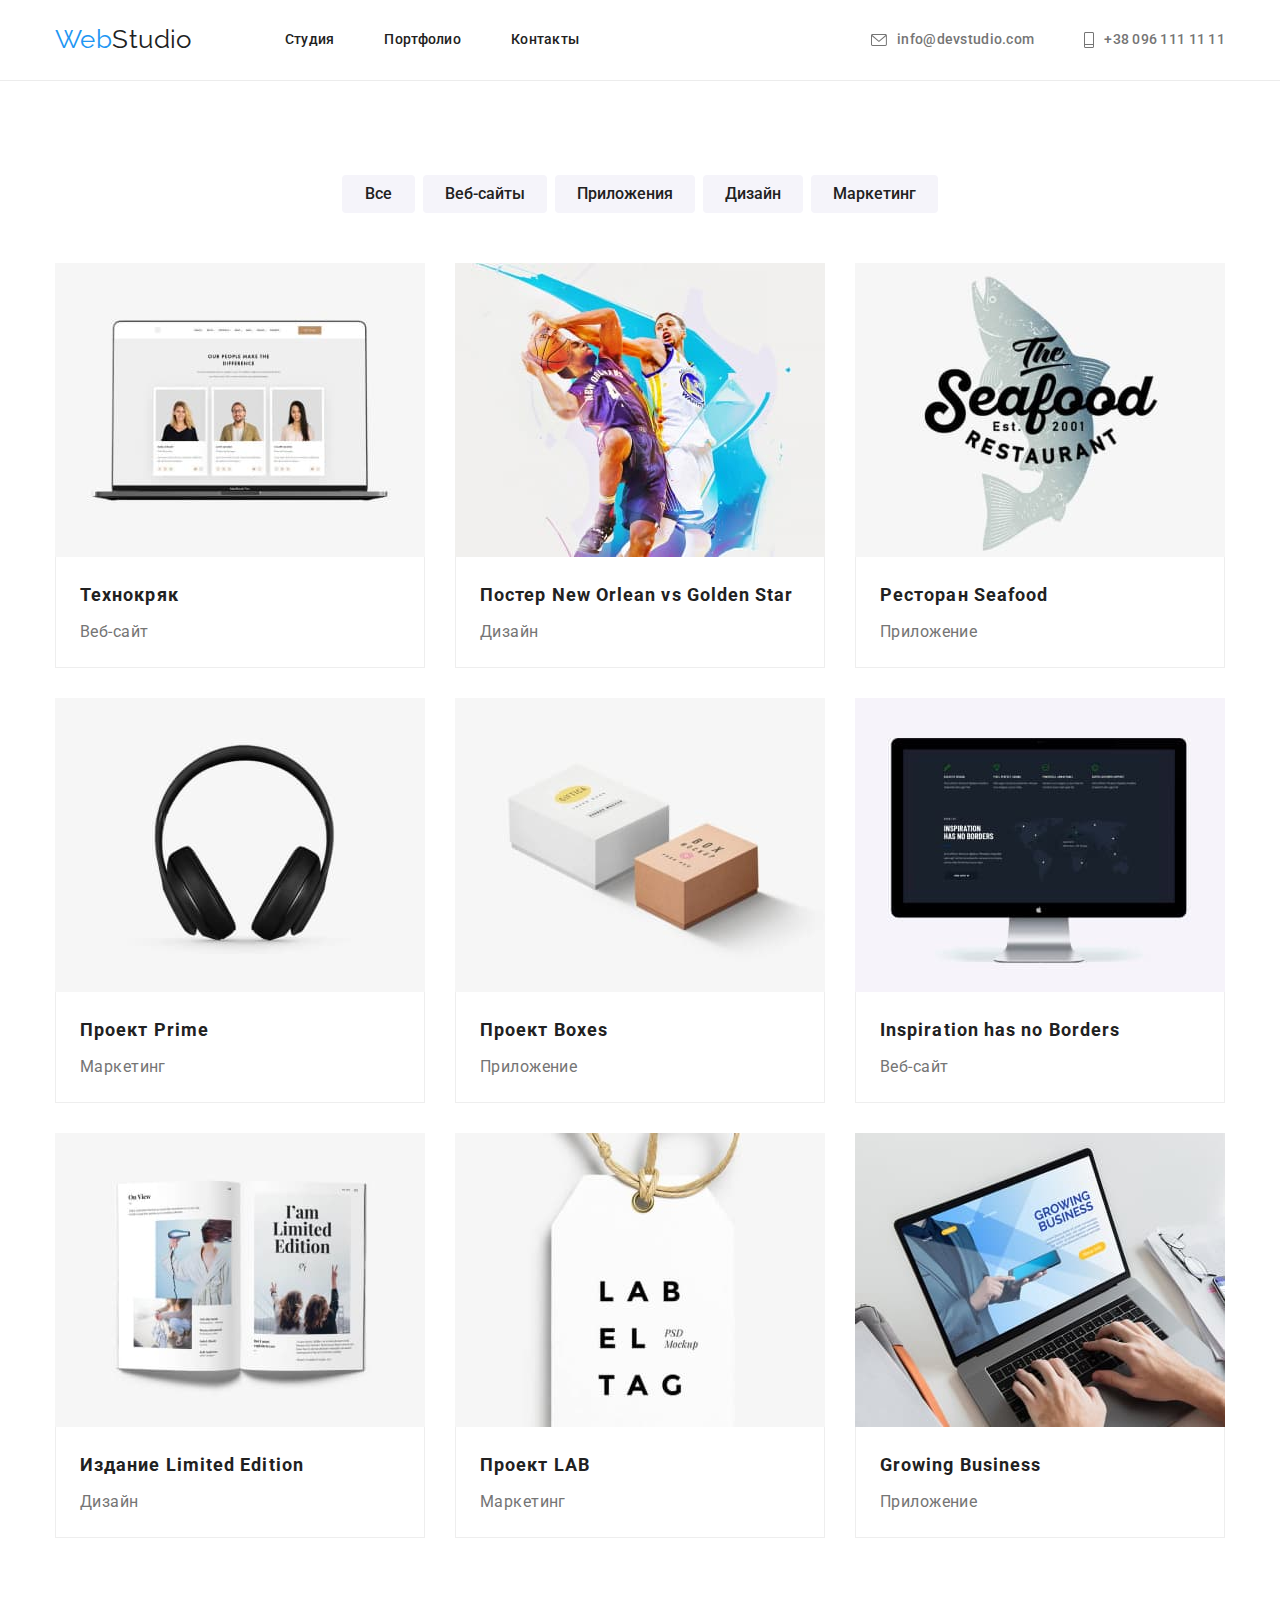
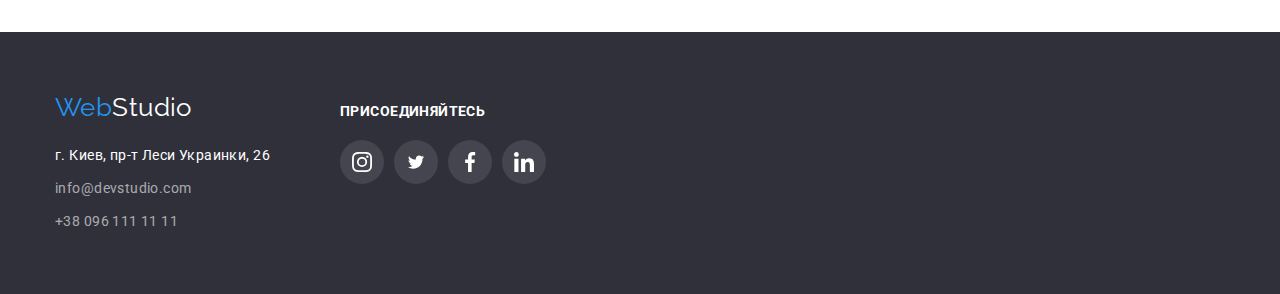
==== portfolio.html @ 3b4d8362 "homework5 first correct" ====
<!DOCTYPE html>
<html lang="ru">
<head>
    <meta charset="UTF-8">
    <meta http-equiv="X-UA-Compatible" content="IE=edge">
    <meta name="viewport" content="width=device-width, initial-scale=1.0">
    <link rel="preconnect" href="https://fonts.googleapis.com">
    <link rel="preconnect" href="https://fonts.gstatic.com" crossorigin>
    <link href="https://fonts.googleapis.com/css2?family=Raleway:wght@700&family=Roboto:wght@400;500;700;900&display=swap" rel="stylesheet">
    <title>Портфолио</title>
    <link rel="stylesheet" href="https://cdnjs.cloudflare.com/ajax/libs/modern-normalize/1.0.0/modern-normalize.min.css"  />
    <link rel="stylesheet" href="./css/styles.css" />
</head>
<body>
    <!-- Хедер -->
    <header class="header-container">
        <div class="container">
            <nav>
                <a class="logo" href="#"><span class="logo-blue">Web</span>Studio</a>
                <ul class="site-nav-list">
                    <li class="site-nav-item"><a class="site-nav-link" href="index.html">Студия</a></li>
                    <li class="site-nav-item"><a class="site-nav-link" href="portfolio.html">Портфолио</a></li>
                    <li class="site-nav-item"><a class="site-nav-link" href="#">Контакты</a></li>
                </ul>
                <ul class="contacts-list">
                    <li class="contacts-list-item">
                        <a class="contacts-list-link" href="mailto:info@devstudio.com">
                            <svg class="header-icon" width="16" height="12" >
                                <use href="./images/new-sprite.svg#icon-envelope"></use>
                            </svg>
                            info@devstudio.com
                        </a>
                    </li>
                    <li class="contacts-list-item">
                        <a class="contacts-list-link" href="tel:+380961111111">
                            <svg class="header-icon" width="10" height="16" >
                                <use href="./images/new-sprite.svg#icon-phone"></use>
                            </svg>
                        +38 096 111 11 11
                        </a></li>
                </ul>
            </nav>
        </div>
    </header>
<main>
    <section class="section">
    <!-- Кнопки -->
        <div class="container">
            <h1 class="visually-hidden">Портфолио</h1>
            <ul class="portfolio-menu-list">
                <li class="portfolio-menu-item"><button class="portfolio-menu-button" type="button">Все</button></li>
                <li class="portfolio-menu-item"><button class="portfolio-menu-button" type="button">Веб-сайты</button></li>
                <li class="portfolio-menu-item"><button class="portfolio-menu-button" type="button">Приложения</button></li>
                <li class="portfolio-menu-item"><button class="portfolio-menu-button" type="button">Дизайн</button></li>
                <li class="portfolio-menu-item"><button class="portfolio-menu-button" type="button">Маркетинг</button></li>
            </ul>
    <!-- Главный контент портфолио-->
            <ul class="portfolio-list">
                <li class="portfolio-list-item">
                    <a class="potfolio-list-link" href="#">
                        <img src="./images/technokriak.jpg" alt="Три создателя веб-сайта на мониторе ноутбука" width="370"/>
                        <div class="portfolio-list-inscription">
                            <h2 class="portfolio-list-title">Технокряк</h2>
                            <p class="portfolio-list-text">Веб-сайт</p>
                        </div>
                    </a>
                </li>
                <li class="portfolio-list-item">
                    <a class="potfolio-list-link" href="#">
                        <img src="./images/new-orlean-vs-golden-star.jpg" alt="Два баскетболиста борятся за мяч" width="370"/>
                        <div class="portfolio-list-inscription">
                            <h2 class="portfolio-list-title">Постер New Orlean vs Golden Star</h2>
                            <p class="portfolio-list-text">Дизайн</p>
                        </div>
                    </a>
                </li>
                <li class="portfolio-list-item">
                    <a class="potfolio-list-link" href="#">
                        <img src="./images/seafood.jpg" alt="Серая рыба с логотипом ресторана" width="370"/>
                        <div class="portfolio-list-inscription">
                            <h2 class="portfolio-list-title">Ресторан Seafood</h2>
                            <p class="portfolio-list-text">Приложение</p>
                        </div>
                    </a>   
                </li>
                <li class="portfolio-list-item">
                    <a class="potfolio-list-link" href="#">
                        <img src="./images/prime.jpg" alt="Чёрные наушники на белом фоне" width="370"/>
                        <div class="portfolio-list-inscription">
                            <h2 class="portfolio-list-title">Проект Prime</h2>
                            <p class="portfolio-list-text">Маркетинг</p>
                        </div>
                    </a>
                </li>
                <li class="portfolio-list-item">
                    <a class="potfolio-list-link" href="#">
                        <img src="./images/boxes.jpg" alt="Две коробки на белом фоне" width="370"/>
                        <div class="portfolio-list-inscription">
                            <h2 class="portfolio-list-title">Проект Boxes</h2>
                            <p class="portfolio-list-text">Приложение</p>
                        </div>
                    </a>
                </li>
                <li class="portfolio-list-item">
                    <a class="potfolio-list-link" href="#">
                        <img src="./images/inspiration-has-no-borders.jpg" alt="Меню веб-сайта на чёрном мониторе" width="370"/>
                        <div class="portfolio-list-inscription">
                            <h2 class="portfolio-list-title">Inspiration has no Borders</h2>
                            <p class="portfolio-list-text">Веб-сайт</p>
                        </div>
                    </a>
                </li>
                <li class="portfolio-list-item">
                    <a class="potfolio-list-link" href="#">
                        <img src="./images/limited-edition.jpg" alt="Развёрнутый журнал" width="370"/>
                        <div class="portfolio-list-inscription">
                            <h2 class="portfolio-list-title">Издание Limited Edition</h2>
                            <p class="portfolio-list-text">Дизайн</p>
                        </div>
                    </a>
                </li>
                <li class="portfolio-list-item">
                    <a class="potfolio-list-link" href="#">
                        <img src="./images/lab.jpg" alt="Белая бирка с чёрной надписью на бежевой верёвке" width="370"/>
                        <div class="portfolio-list-inscription">
                            <h2 class="portfolio-list-title">Проект LAB</h2>
                            <p class="portfolio-list-text">Маркетинг</p>
                        </div>
                    </a>
                </li>
                <li class="portfolio-list-item">
                    <a class="potfolio-list-link" href="#">
                        <img src="./images/growing-business.jpg" alt="Меню приложения на нетбуке" width="370"/>
                        <div class="portfolio-list-inscription">
                            <h2 class="portfolio-list-title">Growing Business</h2>
                            <p class="portfolio-list-text">Приложение</p>
                        </div>
                    </a>
                </li>
            </ul>
        </div>
    </section>
</main>
    <!-- Футер -->
    <footer class="footer-container">
        <div class="container">
            <div class="footer-content">
                <div class="footer-contacts">
                    <a class="footer-logo" href="#"><span class="logo-blue">Web</span><span class="logo-white">Studio</span></a>
                    <address>
                        <ul>
                            <li class="footer-item"><a class="footer-contacts-address" href="https://goo.gl/maps/HXGFn4gWA6E6knC27">г. Киев, пр-т Леси Украинки, 26</a></li>
                            <li class="footer-item"><a class="footer-contacts-link" href="mailto:info@devstudio.com">info@devstudio.com</a></li>
                            <li class="footer-item"><a class="footer-contacts-link" href="tel:+380961111111">+38 096 111 11 11</a></li>
                        </ul>
                    </address>
                </div>
                <div class="footer-icons">
                    <h1 class="footer-title">присоединяйтесь</h1>
                    <ul class="footer-social-media-list">
                        <li class="footer-social-media-item">
                            <a class="footer-social-media-link" href="#">
                                <svg class="footer-social-media-icon-instagram" width="20" height="20" >
                                    <use href="./images/new-sprite.svg#icon-instagram"></use>
                                </svg> 
                            </a>
                        </li>
                        <li class="footer-social-media-item">
                            <a class="footer-social-media-link" href="#">
                                <svg class="footer-social-media-icon-twitter" width="20" height="16.25" >
                                    <use href="./images/new-sprite.svg#icon-twitter"></use>
                                </svg> 
                            </a>
                        </li>
                        <li class="footer-social-media-item">
                            <a class="footer-social-media-link" href="#">
                                <svg class="footer-social-media-icon-facebook" width="20" height="20" >
                                    <use href="./images/new-sprite.svg#icon-facebook"></use>
                                </svg> 
                            </a>
                        </li>
                        <li class="footer-social-media-item">
                            <a class="footer-social-media-link" href="#">
                                <svg class="footer-social-media-icon-linkedin" width="20" height="20" >
                                    <use href="./images/new-sprite.svg#icon-linkedin"></use>
                                </svg> 
                            </a>
                        </li> 
                    </ul>
                </div>
            </div>
        </div>
    </footer>
</body>
</html>
---- css/styles.css ----
:root {
    --primary-text-color: #757575;
    --title-text-color: #212121;
    --contacts-text-color: rgba(255,255,255,0.6);
    --accent-color: #2196f3;
    --primary-white-color: #ffffff;
    --button-backgroung-color: #f5f4fa;
    --hero-background-color: #2f303a;
    --main-background-color: #ffffff;
    --main-icon-color:#afb1b8;
}
/* Body styles */
body{
    font-family: Roboto,sans-serif;
    font-size: 14px;
    letter-spacing: 0.03em;
    line-height: 1.71;
    color: var(--primary-text-color);
    background: var(--main-background-color);
}

/* Styles discharge */

ul{
    padding: 0;
    margin: 0;
    list-style: none;
}

h1,
h2,
h3,
p{
    margin: 0;
}

img{
    display: block;
    max-width: 100%;
    height: auto;
}

/* Hidden title */
.visually-hidden{
    position: absolute;
    clip: rect(0 0 0 0);
    width: 1px;
    height: 1px;
    margin: -1px;
    border: 0;
    padding: 0;
    overflow: hidden;
}

/* Header styles */

.header-container{
    max-width: 1600px;
    margin: auto;
    border-bottom: 1px solid #ECECEC;
    display: flex;
    align-items: center;
}

.container{
    width: 1200px;
    margin-left: auto;
    margin-right: auto;
    padding-left: 15px;
    padding-right: 15px;
}

nav{
    display: flex;
    align-items: center;
}


.logo{
    font-family: Raleway,sans-serif;
    font-size: 26px;
    line-height: 1.19;
    text-decoration: none;
    color: var(--title-text-color);
    padding-top: 24px;
    padding-bottom: 25px;
    margin-right: 93px;
    margin-left: 0;
}
.logo-blue{
    font-family: Raleway,sans-serif;
    font-size: 26px;
    line-height: 1.19;
    text-decoration: none;
    color:var(--accent-color);
    padding-top: 24px;
    padding-bottom: 25px;
}

.site-nav-list{
    display: flex;
}

.site-nav-item{
    margin-right: 50px;
}

.site-nav-list .site-nav-item:last-child{
    margin-right: 0;
}

.site-nav-link{
    font-weight: 500;
    line-height: 1.14;
    letter-spacing: 0.02em;
    text-decoration: none;
    list-style: none;
    color: var(--title-text-color);
    transition-property: color;
    transition-duration: 250ms;
    transition-timing-function:cubic-bezier(0.4, 0, 0.2, 1);
}

.site-nav-link:hover,
.site-nav-link:focus{
    color:var(--accent-color);
}

.site-nav-list .site-nav-link{
    padding-top: 32px;
    padding-bottom: 32px;
}

.contacts-list{
    list-style: none;
    display: flex;
    align-items: center;
    margin-left: auto;
}

.contacts-list-link{
    display: flex;
    align-items: center;
    font-weight: 500;
    line-height: 1.14;
    letter-spacing: 0.02em;
    text-decoration: none;
    text-align: center;
    list-style: none;
    color: var(--primary-text-color);
    transition-property: color;
    transition-duration: 250ms;
    transition-timing-function:cubic-bezier(0.4, 0, 0.2, 1);
}

.contacts-list-link:hover,
.contacts-list-link:focus{
    color: var(--accent-color);
}

.contacts-list .contacts-list-link{
    padding-top: 32px;
    padding-bottom: 32px;
}

.contacts-list .contacts-list-item + .contacts-list-item{
    margin-left: 50px;
}

.header-icon{
    fill: currentColor;
    margin-right: 10px;
}

/* Hero styles */

.hero-section{
    text-align: center;
    background-image: linear-gradient(rgba(47, 48, 58, 0.4), rgba(47, 48, 58, 0.4)), url(../images/background.jpg);
    background-repeat: no-repeat;
    background-position: center;
    background-size: cover;
    padding: 200px 0;
    margin: 0 auto;
    max-width: 1600px;
}

.hero-title{
    font-weight: 900;
    font-size: 44px;
    line-height: 1.36;
    text-transform: uppercase;
    text-align: center;
    letter-spacing: 0.06em;
    color: var(--primary-white-color);
    width: 696px;
    height: 120px;
    margin-left: auto;
    margin-right: auto;
    margin-bottom: 30px;
}

.hero-button,
.hero-button:hover,
.hero-button:focus{
    font-family: inherit;
    font-weight: 700;
    font-size: 16px;
    line-height: 1.88;
    text-align: center;
    cursor: pointer;
    color: var(--primary-white-color);
    background-color:var(--accent-color);
    display: block;
    width: 200px;
    height: 50px;
    padding-top: 10px;
    padding-bottom: 10px;
    padding-left: 32px;
    padding-right: 32px;
    margin: 0 0 0 485px;
    border-style: none;
    border-radius: 4px;
}
/* Feature section styles */

.section{
    padding: 94px 0 94px 0;
}

.features-container{
    width: 1200px;
    margin: 0;
}

.features-list{
    display: flex;
}

.features-list-icon{
    height: 120px;
    margin-bottom: 30px;
    display: flex;
    align-items: center;
    justify-content: center;
    background-color: var(--button-backgroung-color);
    border-radius: 4px;
}

.features-list-item{
    width: 270px;
}

.features-list-title{
    font-size: 14px;
    font-weight: 700;
    line-height: 1.14;
    text-align: left;
    text-transform: uppercase;
    color:var(--title-text-color);
    list-style: none;
    margin-bottom: 10px;
    padding: 0;
}

.features-list-item:first-child{
    margin-left: 0px;
}

.features-list-item{
    margin-left: 30px;
}

.features-list-text{
    text-align: left;
    height: 75px;
    padding: 0;
}

/* Our profile section styles */

.our-profile-section{
    padding-top: 0;
}

.our-profile-list-images{
    display: flex;
}

.our-profile-images-img{
    margin-right: 30px;
    padding: 0 0 0 0;
}

.our-profile-images-img:last-child{
    margin-right: 0;
}

img{
    max-width: 100%;
    height: auto;
}

.our-profile-second-title{
    font-weight: 700;
    font-size: 36px;
    line-height: 1.17;
    text-align: center;
    color:var(--title-text-color);
    margin-bottom: 50px;
}

/* Our team section styles*/

.our-team-section{
    background-color: var(--button-backgroung-color);
}

.our-team-list{
    display: flex;
}

.our-team-item{
    margin-left: 30px;
    box-shadow: 0px 1px 3px rgba(0, 0, 0, 0.12), 0px 1px 1px rgba(0, 0, 0, 0.14), 0px 2px 1px rgba(0, 0, 0, 0.2);
    border-radius: 0px 0px 4px 4px;
    background: #FFFFFF;
}

.our-team-item:first-child{
    margin-left: 0px;
}

.our-team-second-title{
    font-weight: 700;
    font-size: 36px;
    line-height: 1.17;
    text-align: center;
    color:var(--title-text-color);
    margin-bottom: 50px;
}

.our-team-item-inscription{
    padding: 30px 0 30px;
}

.our-team-item-third-title{
    font-weight: 500;
    font-size: 16px;
    line-height: 1.19;
    text-align: center;
    list-style: none;
    color:var(--title-text-color);
    margin-bottom: 10px;
}
.our-team-item-text{
    font-size: 16px;
    line-height: 1.19;
    text-align: center;
    margin-bottom: 16px;
}

.social-media-list{
    display: flex;
    justify-content: center;
}

.social-media-item:not(:last-child){
    margin-right: 10px;
}

.social-media-link{
    display: flex;
    align-items: center;
    justify-content: center;
    width: 44px;
    height: 44px;
    color: var(--main-icon-color);
    background-color: var(--main-background-color);
    border-radius: 50%;
    fill: var(--main-icon-color);
    transition-property: background-color, color, fill;
    transition-duration: 250ms;
    transition-timing-function:cubic-bezier(0.4, 0, 0.2, 1);
}

.social-media-link:hover,
.social-media-link:focus{
    color: var(--main-background-color);
    background-color: var(--accent-color);
    fill: var(--main-background-color);
}

.regular-customers-title{
    text-align: center;
    font-weight: bold;
    font-size: 36px;
    line-height: 1.17;
    color: var(--title-text-color);
}
.regular-customers-list{
    display: flex;
    justify-content: center;
    align-items: center;
    margin-top: 50px;
}

.regular-customers-item{
    display: flex;
    align-items: center;
    justify-content: center;
    width: 170px;
    height: 92px;
    border: 1px solid #AFB1B8;
    box-sizing: border-box;
    border-radius: 4px;
    fill: var(--main-icon-color);
    cursor: pointer;
    transition-property: border-color;
    transition-duration: 250ms;
    transition-timing-function:cubic-bezier(0.4, 0, 0.2, 1);
}

.regular-customers-item:hover,
.regular-customers-item:focus{
    border-color: var(--accent-color);
}

.regular-customers-item:not(:last-child){
    margin-right: 30px;
}

.regular-customers-link{
    display: flex;
    justify-content: center;
    align-items: center;
    width: 100%;
    height: 100%;
    transition-property: fill;
    transition-duration: 250ms;
    transition-timing-function:cubic-bezier(0.4, 0, 0.2, 1);
}

.regular-customers-link:hover,
.regular-customers-link:focus{
    fill: var(--accent-color);
}

/* Footer styles */

.footer-content{
    display: flex;
    align-items: baseline;
}

.footer-container{
    background-color: var(--hero-background-color);
    padding: 60px 0;
    max-width: 1600px;
    margin: auto;
}

.footer-logo{
    font-family: Raleway,sans-serif;
    font-size: 26px;
    line-height: 1.19;
    text-decoration: none;
    color: var(--title-text-color);
}


.logo-white{
    font-family: Raleway,sans-serif;
    font-size: 26px;
    line-height: 1.19;
    text-decoration: none;
    color:var(--primary-white-color);
}

.footer-item:not(:last-child){
    margin-bottom: 9px;
}

address{
    font-style: normal;
    margin-top: 20px;
}

.footer-contacts-address{
    text-decoration: none;
    color: var(--main-background-color);
}

.footer-contacts-link{
    text-decoration: none;
    color: rgba(255, 255, 255, 0.6);
    transition-property: color;
    transition-duration: 250ms;
    transition-timing-function:cubic-bezier(0.4, 0, 0.2, 1);
}

.footer-contacts-link:hover,
.footer-contacts-link:focus{
    color: var(--accent-color);
}

.footer-title{
    font-style: normal;
    font-weight: bold;
    font-size: 14px;
    line-height: 1.14;
    text-transform: uppercase;
    color:var(--main-background-color);
}

.footer-icons{
    margin-left: 70px;
}

.footer-social-media-list{
    display: flex;
    justify-content: flex-start;
    margin-top: 20px;
}

.footer-social-media-item:not(:last-child){
    margin-right: 10px;
}

.footer-social-media-link{
    display: flex;
    align-items: center;
    justify-content: center;
    width: 44px;
    height: 44px;
    border-radius: 50%;
    fill: var(--primary-white-color);
    background-color: rgba(255, 255, 255, 0.1);
    transition-property: background-color;
    transition-duration: 250ms;
    transition-timing-function:cubic-bezier(0.4, 0, 0.2, 1);
}

.footer-social-media-link:hover,
.footer-social-media-link:focus{
    background-color: var(--accent-color);
}

/* Modal window styles */

.backdrop{
    position: fixed;
    top: 0;
    left: 0;
    right: 0;
    bottom: 0;
    background-color: rgba(0, 0, 0, 0.2);
    width: 100vw;
    height: 100vh;
}

.modal-window{
    position: absolute;
    top: 50%;
    left: 50%;
    transform: translate(-50%, -50%);
    width: 528px;
    min-height: 581px;
    background-color: #FFFFFF;
    box-shadow: 0px 1px 3px rgba(0, 0, 0, 0.12), 0px 1px 1px rgba(0, 0, 0, 0.14), 0px 2px 1px rgba(0, 0, 0, 0.2);
    border-radius: 4px;
}

.modal-window-close{
    display: flex;
    justify-content: center;
    align-items: center;
    position: absolute;
    width: 30px;
    height: 30px;
    right: 8px;
    top: 8px;
    background: #FFFFFF;
    border-radius: 50%;
    border: 1px solid rgba(0, 0, 0, 0.1);
    cursor: pointer;
}

/* Portfolio buttons styles */

.portfolio-menu{
    width: 1200px;
    padding-left: 15px;
    padding-right: 15px;
    padding-top: 94px;
    padding-bottom: 94px;
    margin: 0;
    justify-content: center;
}

.portfolio-menu-list{
    display: flex;
    justify-content: center;
    margin-bottom: 50px;
}

.portfolio-menu-item{
    margin-right: 8px;
}

.portfolio-menu-item:last-child{
    margin-right: 0px;
}

.portfolio-menu-button{
    padding: 6px 22px;
    font-family: inherit;
    font-weight: 500;
    font-size: 16px;
    font-style: normal;
    line-height: 1.63;
    text-align: Center;
    text-decoration: none;
    list-style: none;
    cursor: pointer;
    color: var(--title-text-color);
    background-color:var(--button-backgroung-color);
    border-style: none;
    border-radius: 4px;
    min-width: 73px;
    transition-property: background-color, box-shadow, color;
    transition-duration: 250ms;
    transition-timing-function:cubic-bezier(0.4, 0, 0.2, 1);
}
.portfolio-menu-button:hover,
.portfolio-menu-button:focus{
    color: var(--primary-white-color);
    background-color:var(--accent-color);
    box-shadow: 0px 3px 1px rgba(0, 0, 0, 0.1), 0px 1px 2px rgba(0, 0, 0, 0.08), 0px 2px 2px rgba(0, 0, 0, 0.12);
}
/* Portfolio list styles */

.portfolio-list{
    display: flex;
    flex-wrap: wrap;
}

.portfolio-list-item{
    margin-right: 30px;
    margin-bottom: 30px;
}

.portfolio-list-item:nth-child(3n){
    margin-right: 0;
}

.portfolio-list-item:nth-child(n+7){
    margin-bottom: 0;
}

.potfolio-list-link{
    display: inline-block;
    font-style: normal;
    text-decoration: none;
    list-style: none;
    width: 370px;
    height: auto;
    cursor: pointer;
    transition-property: box-shadow;
    transition-duration: 250ms;
    transition-timing-function:cubic-bezier(0.4, 0, 0.2, 1);
}

.potfolio-list-link:hover,
.potfolio-list-link:focus{
    box-shadow: 0px 1px 1px rgba(0, 0, 0, 0.12), 0px 4px 4px rgba(0, 0, 0, 0.06), 1px 4px 6px rgba(0, 0, 0, 0.16);
}

.portfolio-list-inscription{
    padding: 20px 24px;
    border-bottom: 1px solid #eeeeee;
    border-left: 1px solid #eeeeee;
    border-right: 1px solid #eeeeee;
}

.portfolio-list-title{
    font-weight: 700;
    font-size: 18px;
    line-height: 2.0;
    text-align: left;
    letter-spacing: 0.06em;
    color: var(--title-text-color);
}
.portfolio-list-text{
    font-weight: 400;
    font-size: 16px;
    line-height: 1.88;
    text-align: left;
    color: var(--primary-text-color);
    padding-top: 4px;
}
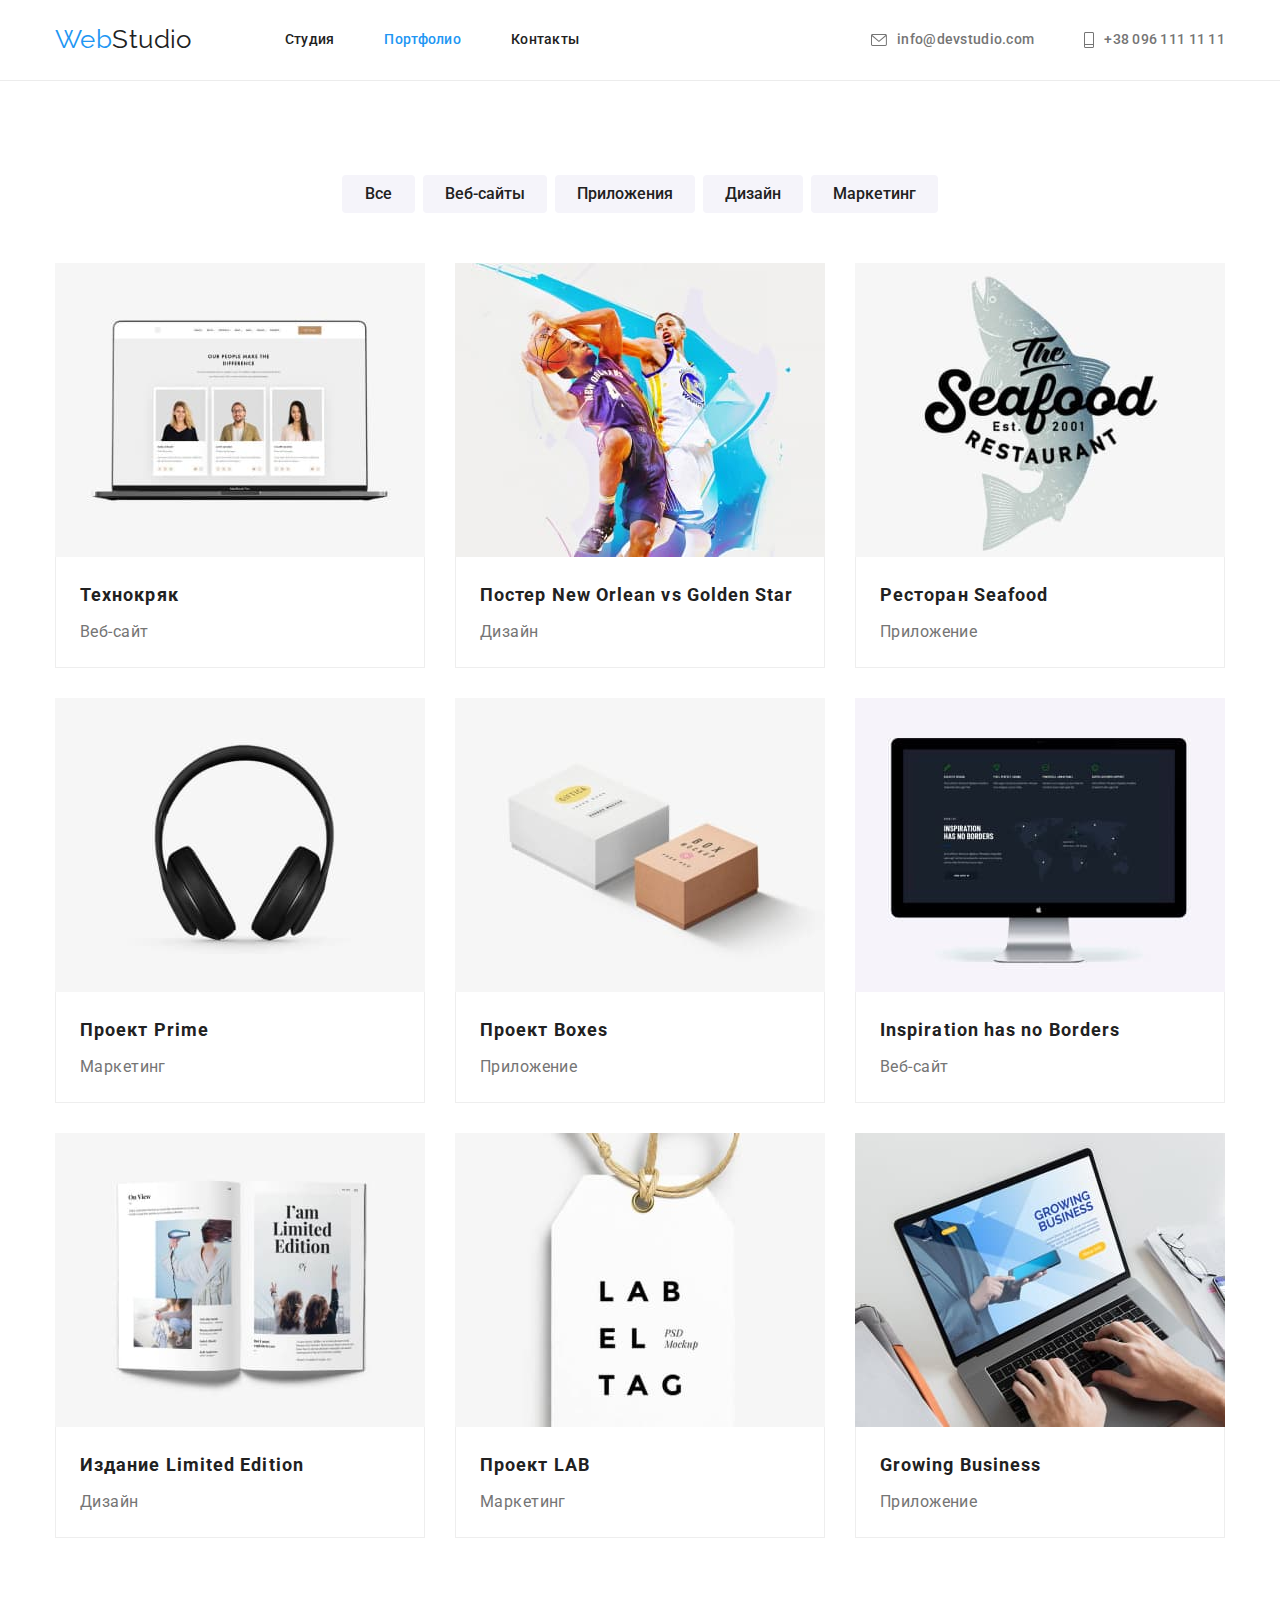
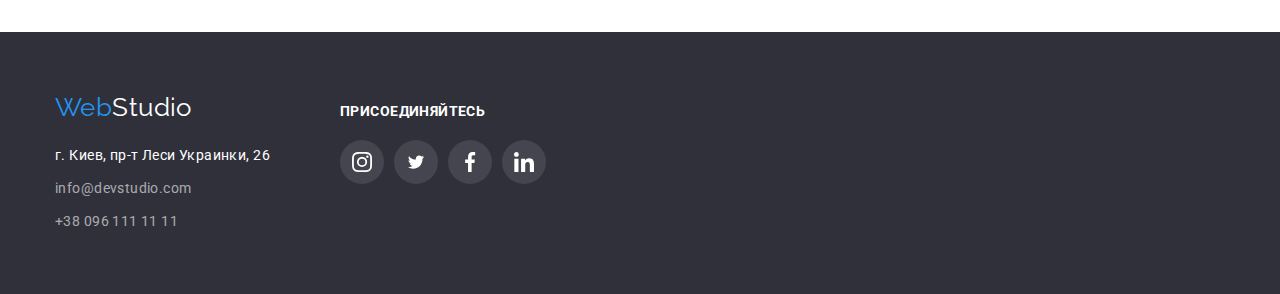
==== commit f791b3b7: "homework5 second correct" ====
--- a/portfolio.html
+++ b/portfolio.html
@@ -19,7 +19,7 @@
                 <a class="logo" href="#"><span class="logo-blue">Web</span>Studio</a>
                 <ul class="site-nav-list">
                     <li class="site-nav-item"><a class="site-nav-link" href="index.html">Студия</a></li>
-                    <li class="site-nav-item"><a class="site-nav-link" href="portfolio.html">Портфолио</a></li>
+                    <li class="site-nav-item"><a class="site-nav-link current" href="portfolio.html">Портфолио</a></li>
                     <li class="site-nav-item"><a class="site-nav-link" href="#">Контакты</a></li>
                 </ul>
                 <ul class="contacts-list">
--- a/css/styles.css
+++ b/css/styles.css
@@ -129,6 +129,10 @@
 .site-nav-list .site-nav-link{
     padding-top: 32px;
     padding-bottom: 32px;
+}
+
+.current{
+    color: var(--accent-color);
 }
 
 .contacts-list{
@@ -580,10 +584,19 @@
     height: 30px;
     right: 8px;
     top: 8px;
-    background: #FFFFFF;
+    background: transparent;
     border-radius: 50%;
     border: 1px solid rgba(0, 0, 0, 0.1);
     cursor: pointer;
+}
+
+.modal-window-close-icon{
+    display: inline-block;
+    width: 1em;
+    height: 1em;
+    stroke-width: 0;
+    stroke: currentColor;
+    fill: currentColor;
 }
 
 /* Portfolio buttons styles */
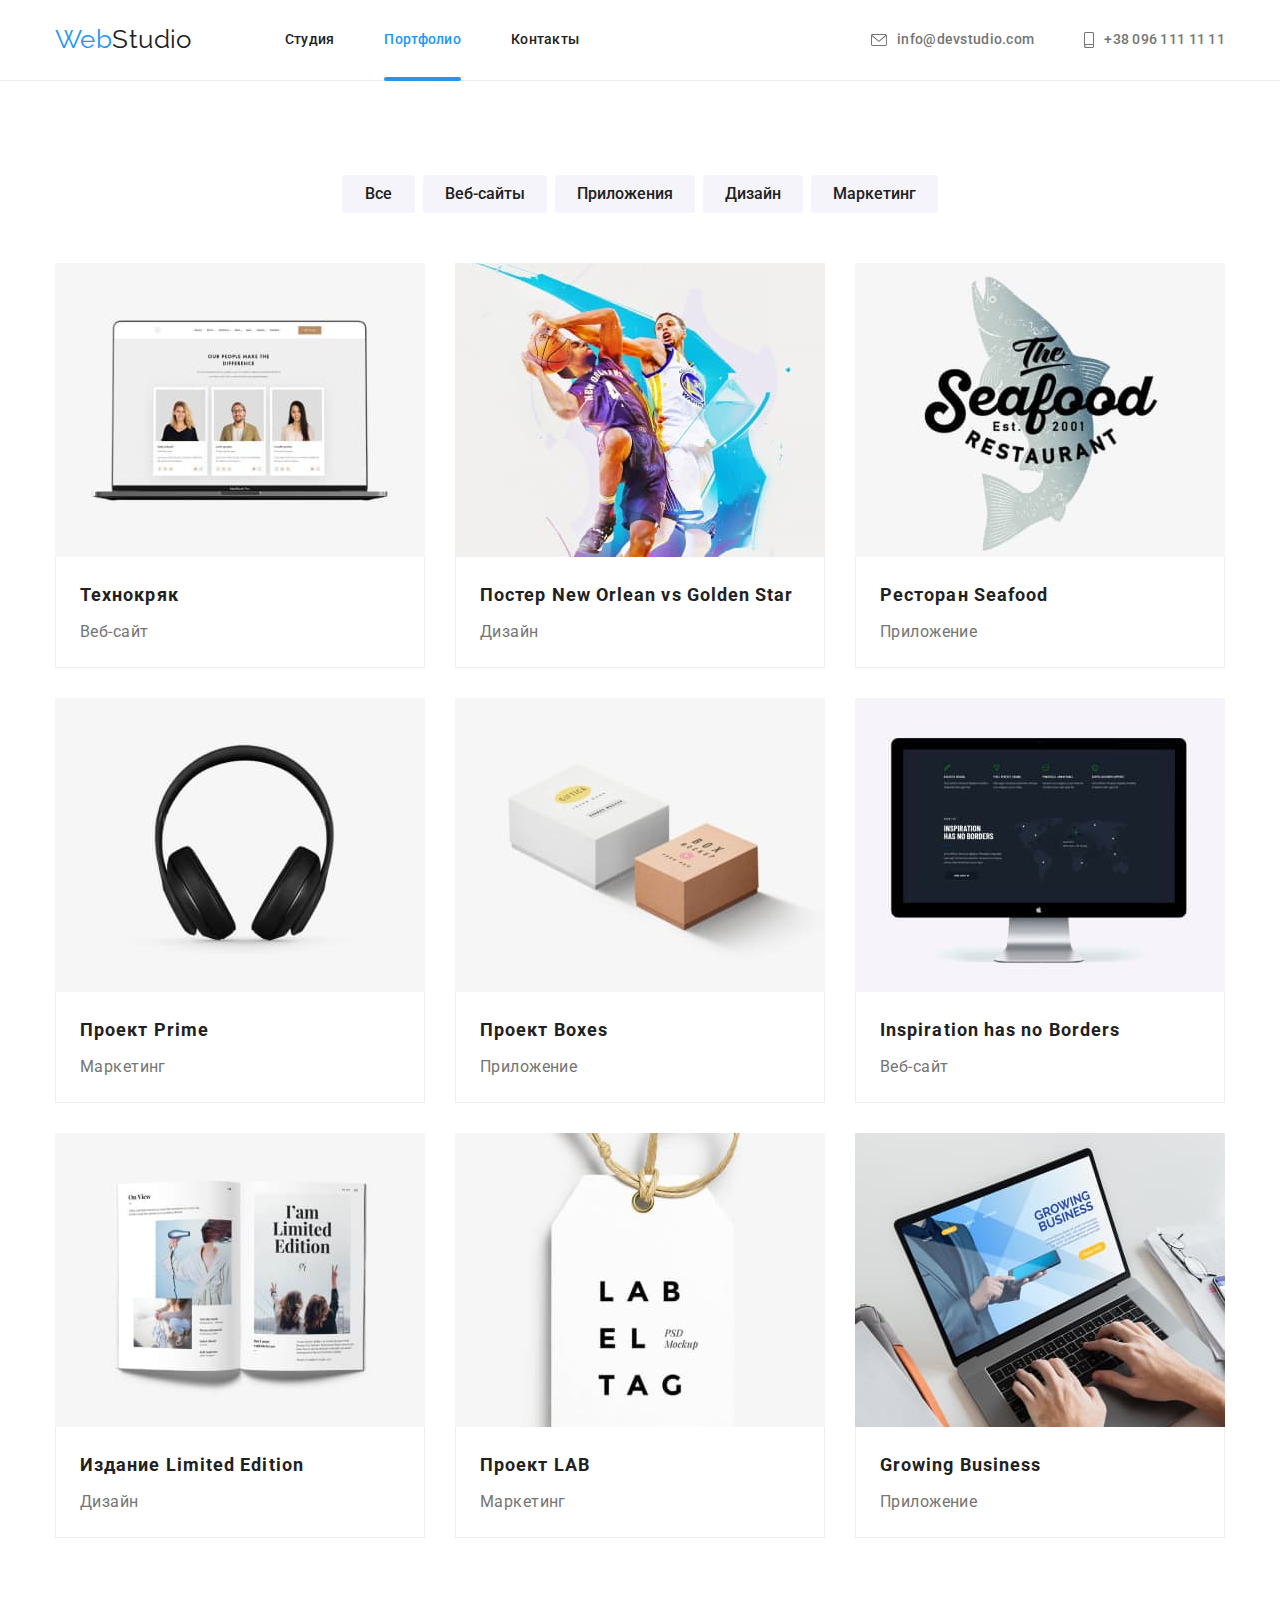
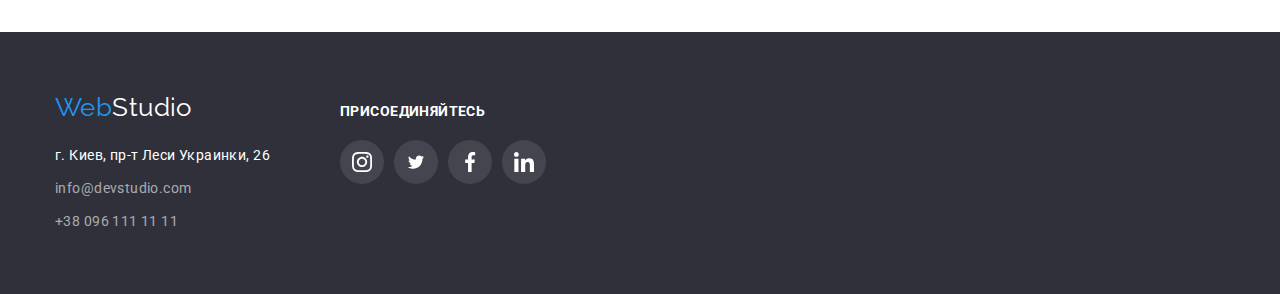
==== commit ea985bd4: "homework5" ====
--- a/portfolio.html
+++ b/portfolio.html
@@ -58,7 +58,10 @@
             <ul class="portfolio-list">
                 <li class="portfolio-list-item">
                     <a class="potfolio-list-link" href="#">
-                        <img src="./images/technokriak.jpg" alt="Три создателя веб-сайта на мониторе ноутбука" width="370"/>
+                        <div class="portfolio-list-overlay">
+                            <img src="./images/technokriak.jpg" alt="Три создателя веб-сайта на мониторе ноутбука" width="370"/>
+                            <p class="portfolio-list-overlay-text">Технокряк это современная площадка распространения коронавируса. Компании используют эту платформу для цифрового шпионажа и атак на защищённые сервера конкурентов.</p>
+                        </div>
                         <div class="portfolio-list-inscription">
                             <h2 class="portfolio-list-title">Технокряк</h2>
                             <p class="portfolio-list-text">Веб-сайт</p>
@@ -67,7 +70,10 @@
                 </li>
                 <li class="portfolio-list-item">
                     <a class="potfolio-list-link" href="#">
-                        <img src="./images/new-orlean-vs-golden-star.jpg" alt="Два баскетболиста борятся за мяч" width="370"/>
+                        <div class="portfolio-list-overlay">
+                            <img src="./images/new-orlean-vs-golden-star.jpg" alt="Два баскетболиста борятся за мяч" width="370"/>
+                            <p class="portfolio-list-overlay-text">Технокряк это современная площадка распространения коронавируса. Компании используют эту платформу для цифрового шпионажа и атак на защищённые сервера конкурентов.</p>
+                        </div>
                         <div class="portfolio-list-inscription">
                             <h2 class="portfolio-list-title">Постер New Orlean vs Golden Star</h2>
                             <p class="portfolio-list-text">Дизайн</p>
@@ -76,7 +82,10 @@
                 </li>
                 <li class="portfolio-list-item">
                     <a class="potfolio-list-link" href="#">
-                        <img src="./images/seafood.jpg" alt="Серая рыба с логотипом ресторана" width="370"/>
+                        <div class="portfolio-list-overlay">
+                            <img src="./images/seafood.jpg" alt="Серая рыба с логотипом ресторана" width="370"/>
+                            <p class="portfolio-list-overlay-text">Технокряк это современная площадка распространения коронавируса. Компании используют эту платформу для цифрового шпионажа и атак на защищённые сервера конкурентов.</p>
+                        </div>
                         <div class="portfolio-list-inscription">
                             <h2 class="portfolio-list-title">Ресторан Seafood</h2>
                             <p class="portfolio-list-text">Приложение</p>
@@ -85,7 +94,10 @@
                 </li>
                 <li class="portfolio-list-item">
                     <a class="potfolio-list-link" href="#">
-                        <img src="./images/prime.jpg" alt="Чёрные наушники на белом фоне" width="370"/>
+                        <div class="portfolio-list-overlay">
+                            <img src="./images/prime.jpg" alt="Чёрные наушники на белом фоне" width="370"/>
+                            <p class="portfolio-list-overlay-text">Технокряк это современная площадка распространения коронавируса. Компании используют эту платформу для цифрового шпионажа и атак на защищённые сервера конкурентов.</p>
+                        </div>
                         <div class="portfolio-list-inscription">
                             <h2 class="portfolio-list-title">Проект Prime</h2>
                             <p class="portfolio-list-text">Маркетинг</p>
@@ -94,7 +106,10 @@
                 </li>
                 <li class="portfolio-list-item">
                     <a class="potfolio-list-link" href="#">
-                        <img src="./images/boxes.jpg" alt="Две коробки на белом фоне" width="370"/>
+                        <div class="portfolio-list-overlay">
+                            <img src="./images/boxes.jpg" alt="Две коробки на белом фоне" width="370"/>
+                            <p class="portfolio-list-overlay-text">Технокряк это современная площадка распространения коронавируса. Компании используют эту платформу для цифрового шпионажа и атак на защищённые сервера конкурентов.</p>
+                        </div>
                         <div class="portfolio-list-inscription">
                             <h2 class="portfolio-list-title">Проект Boxes</h2>
                             <p class="portfolio-list-text">Приложение</p>
@@ -103,7 +118,10 @@
                 </li>
                 <li class="portfolio-list-item">
                     <a class="potfolio-list-link" href="#">
-                        <img src="./images/inspiration-has-no-borders.jpg" alt="Меню веб-сайта на чёрном мониторе" width="370"/>
+                        <div class="portfolio-list-overlay">
+                            <img src="./images/inspiration-has-no-borders.jpg" alt="Меню веб-сайта на чёрном мониторе" width="370"/>
+                            <p class="portfolio-list-overlay-text">Технокряк это современная площадка распространения коронавируса. Компании используют эту платформу для цифрового шпионажа и атак на защищённые сервера конкурентов.</p>
+                        </div>
                         <div class="portfolio-list-inscription">
                             <h2 class="portfolio-list-title">Inspiration has no Borders</h2>
                             <p class="portfolio-list-text">Веб-сайт</p>
@@ -112,7 +130,10 @@
                 </li>
                 <li class="portfolio-list-item">
                     <a class="potfolio-list-link" href="#">
-                        <img src="./images/limited-edition.jpg" alt="Развёрнутый журнал" width="370"/>
+                        <div class="portfolio-list-overlay">
+                            <img src="./images/limited-edition.jpg" alt="Развёрнутый журнал" width="370"/>
+                            <p class="portfolio-list-overlay-text">Технокряк это современная площадка распространения коронавируса. Компании используют эту платформу для цифрового шпионажа и атак на защищённые сервера конкурентов.</p>
+                        </div>
                         <div class="portfolio-list-inscription">
                             <h2 class="portfolio-list-title">Издание Limited Edition</h2>
                             <p class="portfolio-list-text">Дизайн</p>
@@ -121,7 +142,10 @@
                 </li>
                 <li class="portfolio-list-item">
                     <a class="potfolio-list-link" href="#">
-                        <img src="./images/lab.jpg" alt="Белая бирка с чёрной надписью на бежевой верёвке" width="370"/>
+                        <div class="portfolio-list-overlay">
+                            <img src="./images/lab.jpg" alt="Белая бирка с чёрной надписью на бежевой верёвке" width="370"/>
+                            <p class="portfolio-list-overlay-text">Технокряк это современная площадка распространения коронавируса. Компании используют эту платформу для цифрового шпионажа и атак на защищённые сервера конкурентов.</p>
+                        </div>
                         <div class="portfolio-list-inscription">
                             <h2 class="portfolio-list-title">Проект LAB</h2>
                             <p class="portfolio-list-text">Маркетинг</p>
@@ -130,7 +154,10 @@
                 </li>
                 <li class="portfolio-list-item">
                     <a class="potfolio-list-link" href="#">
-                        <img src="./images/growing-business.jpg" alt="Меню приложения на нетбуке" width="370"/>
+                        <div class="portfolio-list-overlay">
+                            <img src="./images/growing-business.jpg" alt="Меню приложения на нетбуке" width="370"/>
+                            <p class="portfolio-list-overlay-text">Технокряк это современная площадка распространения коронавируса. Компании используют эту платформу для цифрового шпионажа и атак на защищённые сервера конкурентов.</p>
+                        </div>
                         <div class="portfolio-list-inscription">
                             <h2 class="portfolio-list-title">Growing Business</h2>
                             <p class="portfolio-list-text">Приложение</p>
--- a/css/styles.css
+++ b/css/styles.css
@@ -110,6 +110,8 @@
 }
 
 .site-nav-link{
+    position: relative;
+    display: block;
     font-weight: 500;
     line-height: 1.14;
     letter-spacing: 0.02em;
@@ -122,7 +124,8 @@
 }
 
 .site-nav-link:hover,
-.site-nav-link:focus{
+.site-nav-link:focus,
+.site-nav-link:active{
     color:var(--accent-color);
 }
 
@@ -133,6 +136,17 @@
 
 .current{
     color: var(--accent-color);
+}
+
+.current::after{
+    position: absolute;
+    display: block;
+    content: "";
+    width: 100%;
+    height: 4px;
+    bottom: -1px;
+    background-color: #2196f3;
+    border-radius: 2px;
 }
 
 .contacts-list{
@@ -292,8 +306,25 @@
 }
 
 .our-profile-images-img{
+    position: relative;
     margin-right: 30px;
     padding: 0 0 0 0;
+}
+
+.our-profile-images-text{
+    position: absolute;
+    bottom: 0;
+    width: 100%;
+    height: 70px;
+    display: flex;
+    align-items: center;
+    justify-content: center;
+    font-weight: bold;
+    line-height: 1.14;
+    text-align: center;
+    text-transform: uppercase;
+    color: var(--primary-white-color);
+    background-color: rgba(47, 48, 58, 0.8);
 }
 
 .our-profile-images-img:last-child{
@@ -556,11 +587,18 @@
     position: fixed;
     top: 0;
     left: 0;
-    right: 0;
-    bottom: 0;
     background-color: rgba(0, 0, 0, 0.2);
     width: 100vw;
     height: 100vh;
+    opacity: 1;
+    transition: opacity 250ms cubic-bezier(0.4, 0, 0.2, 1);
+    visibility: visible;
+}
+
+.backdrop.is-hidden{
+    visibility: hidden;
+    opacity: 0;
+    pointer-events: none;
 }
 
 .modal-window{
@@ -590,15 +628,6 @@
     cursor: pointer;
 }
 
-.modal-window-close-icon{
-    display: inline-block;
-    width: 1em;
-    height: 1em;
-    stroke-width: 0;
-    stroke: currentColor;
-    fill: currentColor;
-}
-
 /* Portfolio buttons styles */
 
 .portfolio-menu{
@@ -679,14 +708,35 @@
     width: 370px;
     height: auto;
     cursor: pointer;
-    transition-property: box-shadow;
-    transition-duration: 250ms;
-    transition-timing-function:cubic-bezier(0.4, 0, 0.2, 1);
-}
-
-.potfolio-list-link:hover,
-.potfolio-list-link:focus{
-    box-shadow: 0px 1px 1px rgba(0, 0, 0, 0.12), 0px 4px 4px rgba(0, 0, 0, 0.06), 1px 4px 6px rgba(0, 0, 0, 0.16);
+}
+
+.potfolio-list-link:hover .portfolio-list-overlay-text,
+.potfolio-list-link:focus .portfolio-list-overlay-text{
+    transform: translateY(0);
+}
+
+.portfolio-list-overlay{
+    position: relative;
+    overflow: hidden;
+}
+
+.portfolio-list-overlay-text{
+    position: absolute;
+    width: 100%;
+    height: 100%;
+    left: 0;
+    top: 0;
+    padding: 63px 24px;
+    font-style: normal;
+    font-weight: normal;
+    font-size: 18px;
+    line-height: 1.56;
+    background-color: var(--accent-color);
+    color: var(--primary-white-color);
+    transform: translateY(100%);
+    transition-property: transform;
+    transition-duration: 250ms;
+    transition-timing-function:cubic-bezier(0.4, 0, 0.2, 1);
 }
 
 .portfolio-list-inscription{
@@ -694,7 +744,16 @@
     border-bottom: 1px solid #eeeeee;
     border-left: 1px solid #eeeeee;
     border-right: 1px solid #eeeeee;
-}
+    transition-property: box-shadow;
+    transition-duration: 250ms;
+    transition-timing-function:cubic-bezier(0.4, 0, 0.2, 1);
+}
+
+.portfolio-list-inscription:hover,
+.portfolio-list-inscription:focus{
+    box-shadow: 0px 1px 1px rgba(0, 0, 0, 0.12), 0px 4px 4px rgba(0, 0, 0, 0.06), 1px 4px 6px rgba(0, 0, 0, 0.16);
+}
+
 
 .portfolio-list-title{
     font-weight: 700;
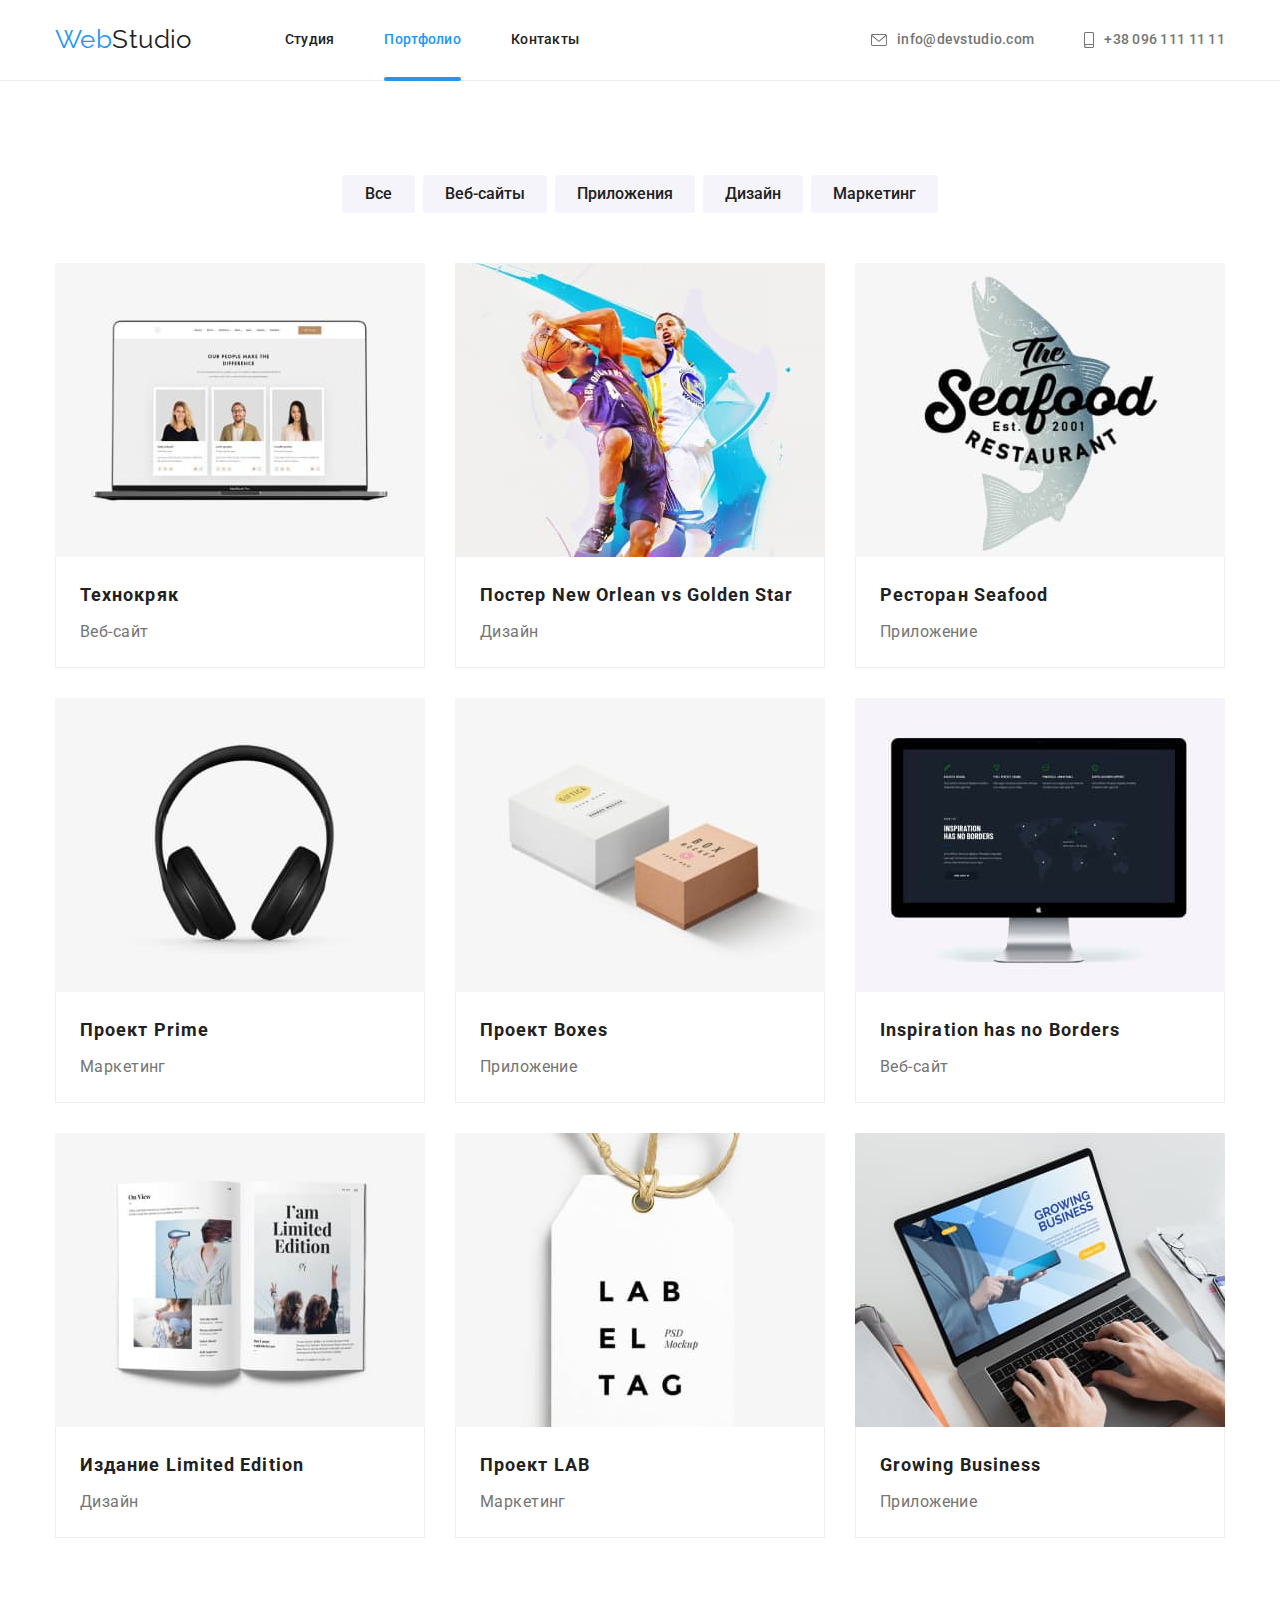
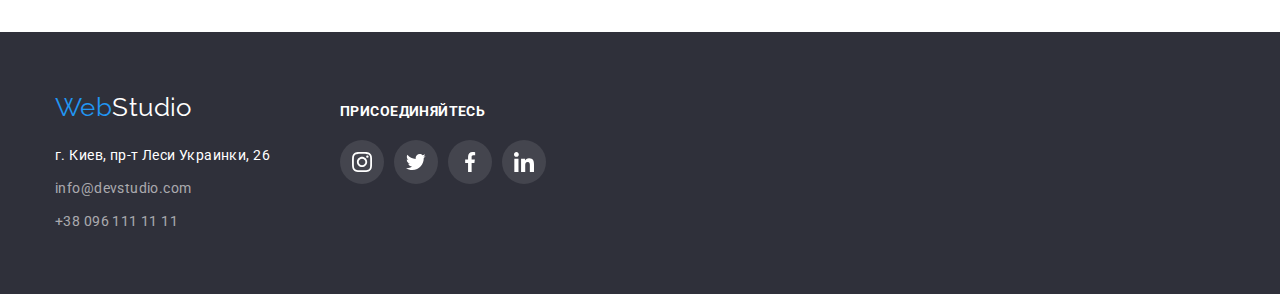
==== commit a35fa5bb: "homework5 after correct" ====
--- a/portfolio.html
+++ b/portfolio.html
@@ -194,7 +194,7 @@
                         </li>
                         <li class="footer-social-media-item">
                             <a class="footer-social-media-link" href="#">
-                                <svg class="footer-social-media-icon-twitter" width="20" height="16.25" >
+                                <svg class="footer-social-media-icon-twitter" width="20" height="20" >
                                     <use href="./images/new-sprite.svg#icon-twitter"></use>
                                 </svg> 
                             </a>
--- a/css/styles.css
+++ b/css/styles.css
@@ -591,7 +591,8 @@
     width: 100vw;
     height: 100vh;
     opacity: 1;
-    transition: opacity 250ms cubic-bezier(0.4, 0, 0.2, 1);
+    scale: 1.2;
+    transition: opacity 250ms cubic-bezier(0.4, 0, 0.2, 1), visibility 250ms cubic-bezier(0.4, 0, 0.2, 1);
     visibility: visible;
 }
 
@@ -605,18 +606,21 @@
     position: absolute;
     top: 50%;
     left: 50%;
-    transform: translate(-50%, -50%);
+    transform: translate(-50%, -50%) scale(1);
     width: 528px;
     min-height: 581px;
     background-color: #FFFFFF;
+    border-radius: 4px;
+    transition: transform 250ms cubic-bezier(0.4, 0, 0.2, 1);
     box-shadow: 0px 1px 3px rgba(0, 0, 0, 0.12), 0px 1px 1px rgba(0, 0, 0, 0.14), 0px 2px 1px rgba(0, 0, 0, 0.2);
-    border-radius: 4px;
 }
 
 .modal-window-close{
     display: flex;
     justify-content: center;
     align-items: center;
+    padding: 0;
+    box-sizing: border-box;
     position: absolute;
     width: 30px;
     height: 30px;
@@ -628,6 +632,9 @@
     cursor: pointer;
 }
 
+.backdrop.is-hidden .modal-window{
+    transform: translate(-50%, -50%) scale(1.15);
+}
 /* Portfolio buttons styles */
 
 .portfolio-menu{
@@ -701,13 +708,23 @@
 }
 
 .potfolio-list-link{
-    display: inline-block;
+    display: block;
     font-style: normal;
     text-decoration: none;
     list-style: none;
+    box-sizing: border-box;
     width: 370px;
     height: auto;
     cursor: pointer;
+    transition-property: box-shadow;
+    transition-duration: 250ms;
+    transition-timing-function:cubic-bezier(0.4, 0, 0.2, 1);
+}
+
+
+.portfolio-list-link:hover,
+.portfolio-list-link:focus{
+    box-shadow: 0px 1px 1px rgba(0, 0, 0, 0.12), 0px 4px 4px rgba(0, 0, 0, 0.06), 1px 4px 6px rgba(0, 0, 0, 0.16);
 }
 
 .potfolio-list-link:hover .portfolio-list-overlay-text,
@@ -744,16 +761,7 @@
     border-bottom: 1px solid #eeeeee;
     border-left: 1px solid #eeeeee;
     border-right: 1px solid #eeeeee;
-    transition-property: box-shadow;
-    transition-duration: 250ms;
-    transition-timing-function:cubic-bezier(0.4, 0, 0.2, 1);
-}
-
-.portfolio-list-inscription:hover,
-.portfolio-list-inscription:focus{
-    box-shadow: 0px 1px 1px rgba(0, 0, 0, 0.12), 0px 4px 4px rgba(0, 0, 0, 0.06), 1px 4px 6px rgba(0, 0, 0, 0.16);
-}
-
+}
 
 .portfolio-list-title{
     font-weight: 700;
